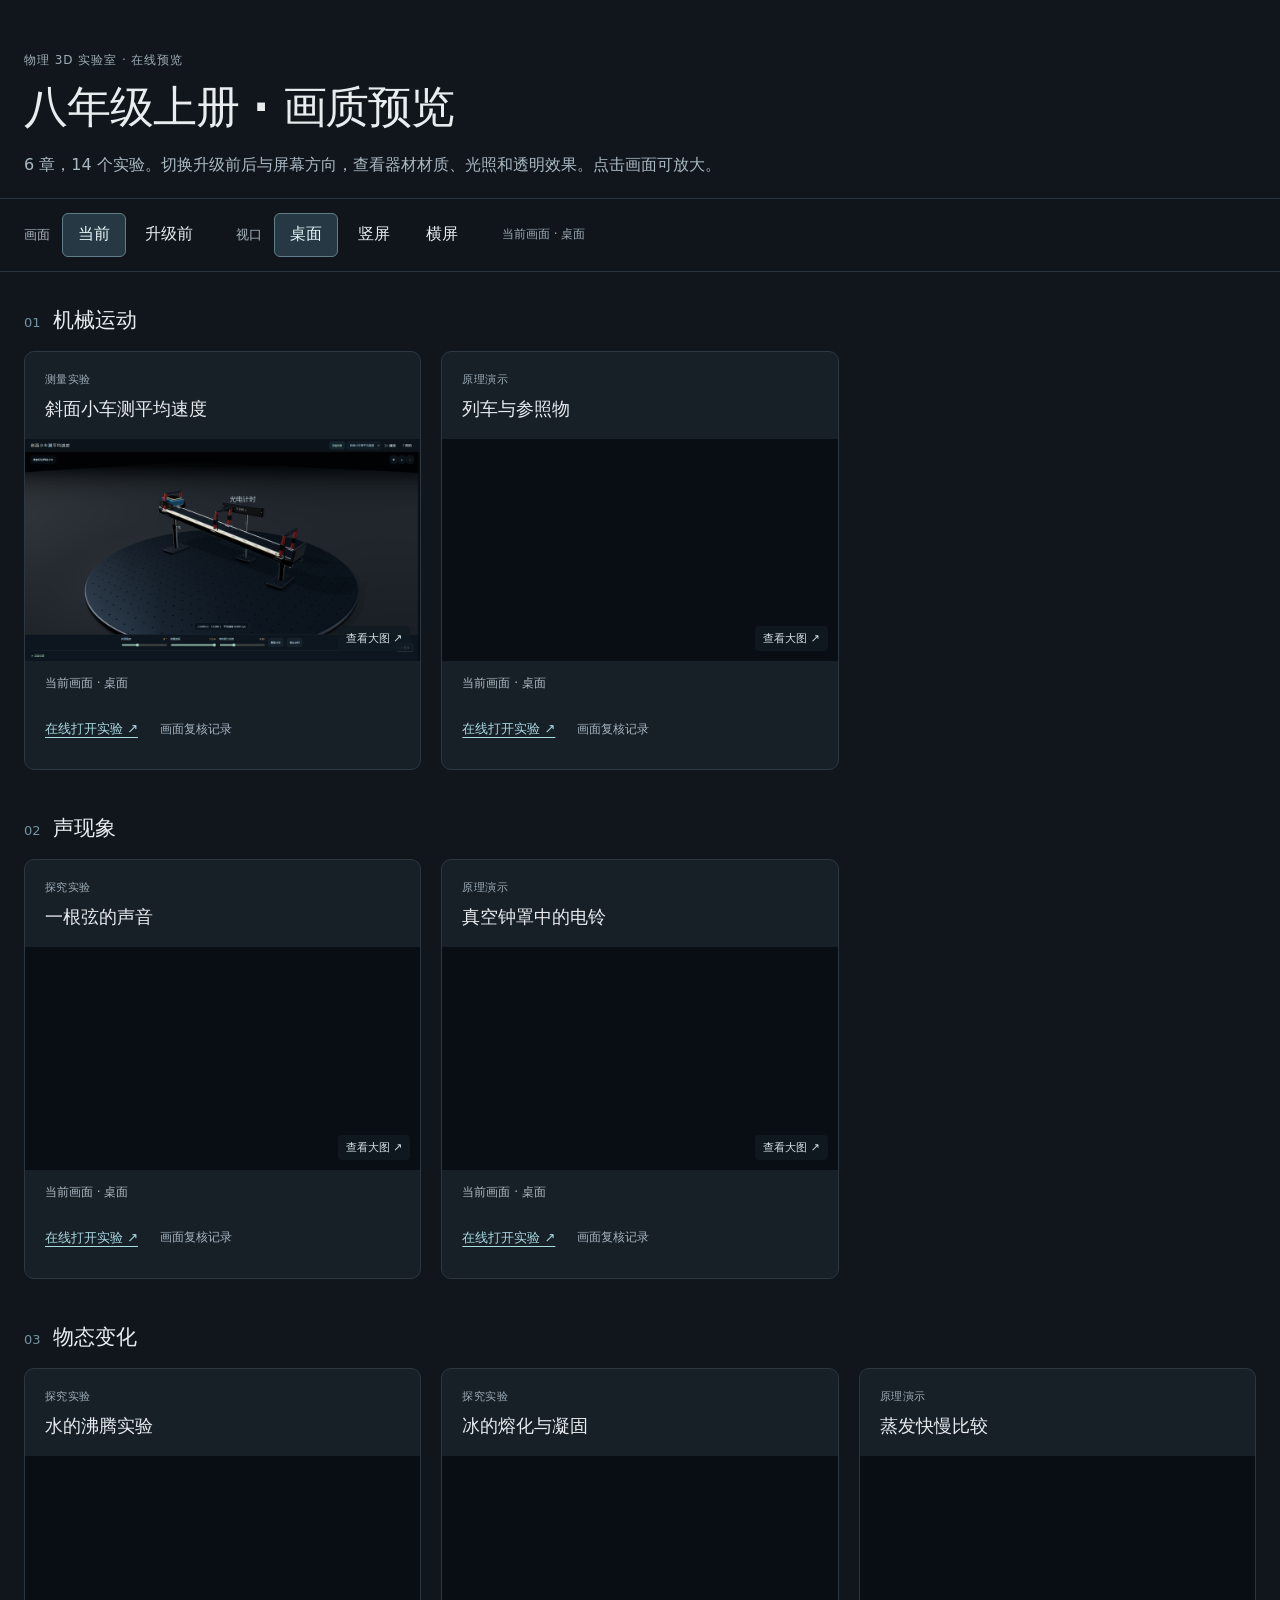
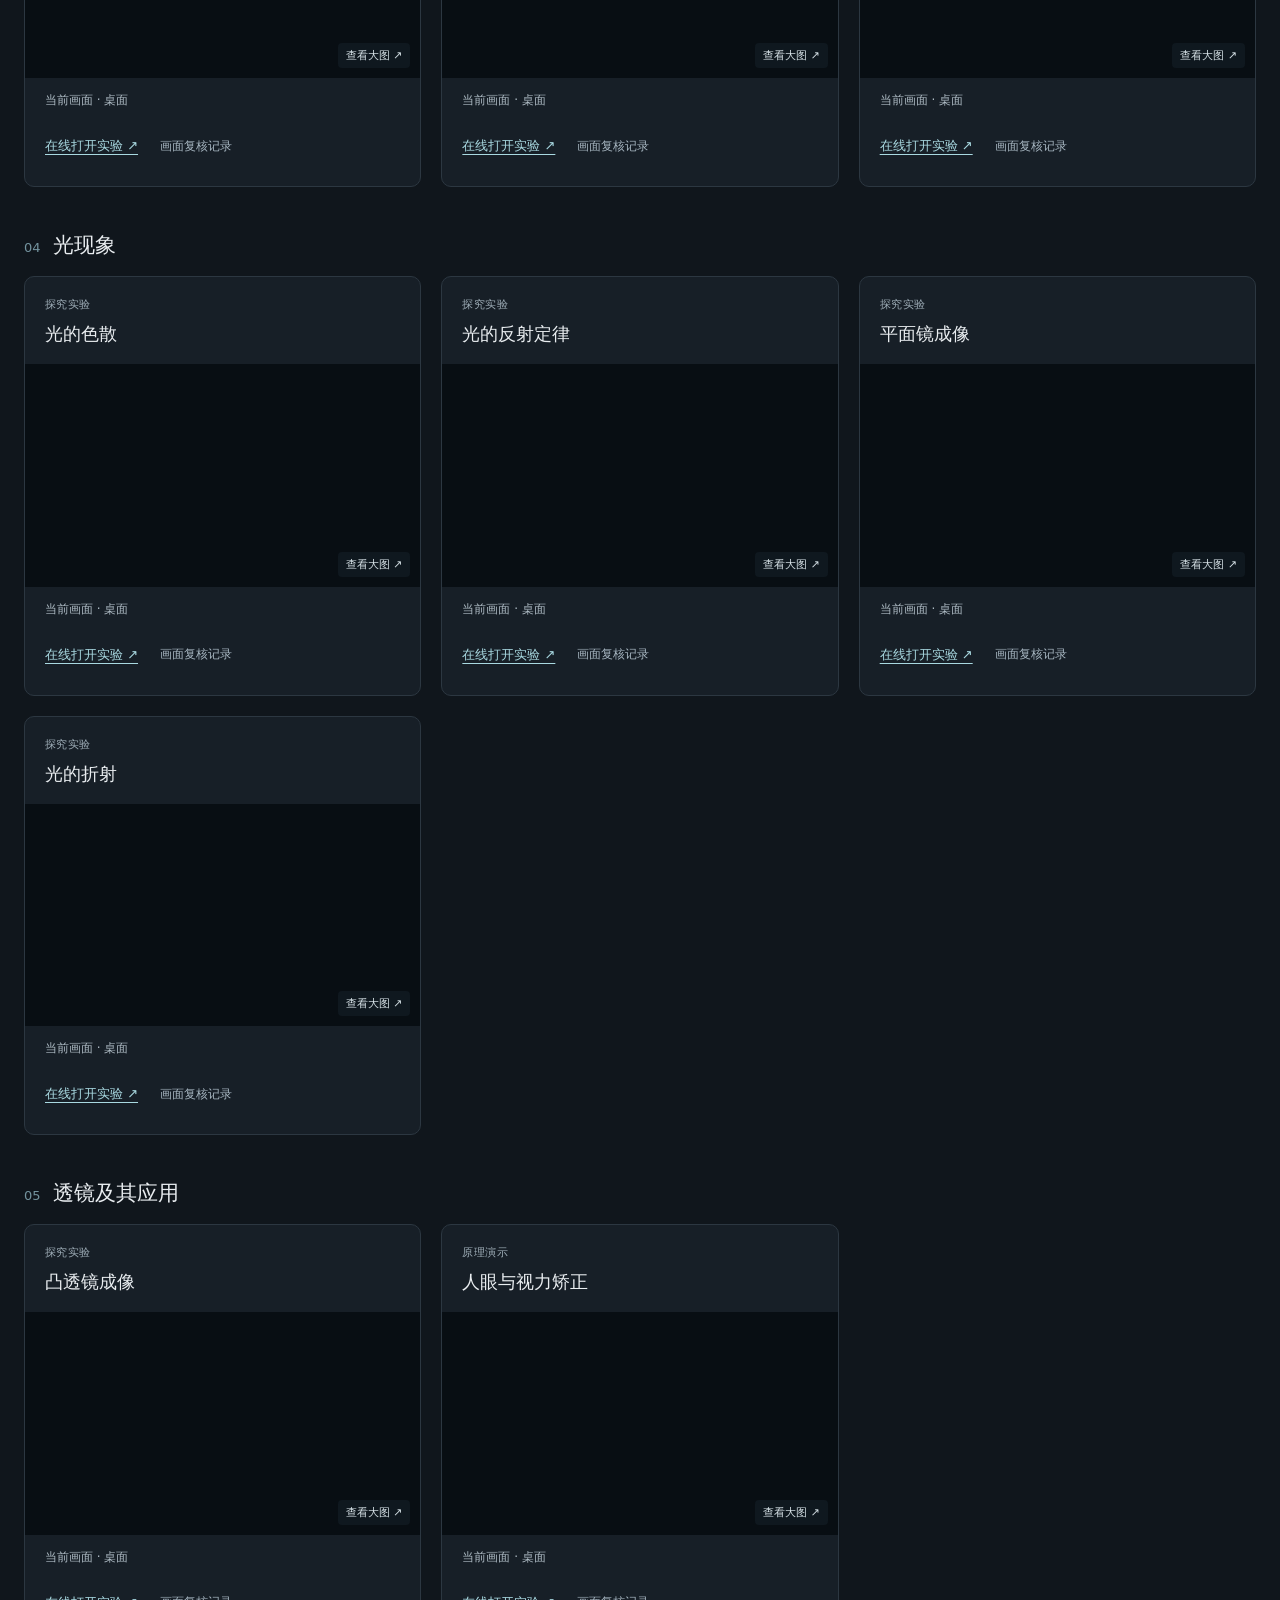
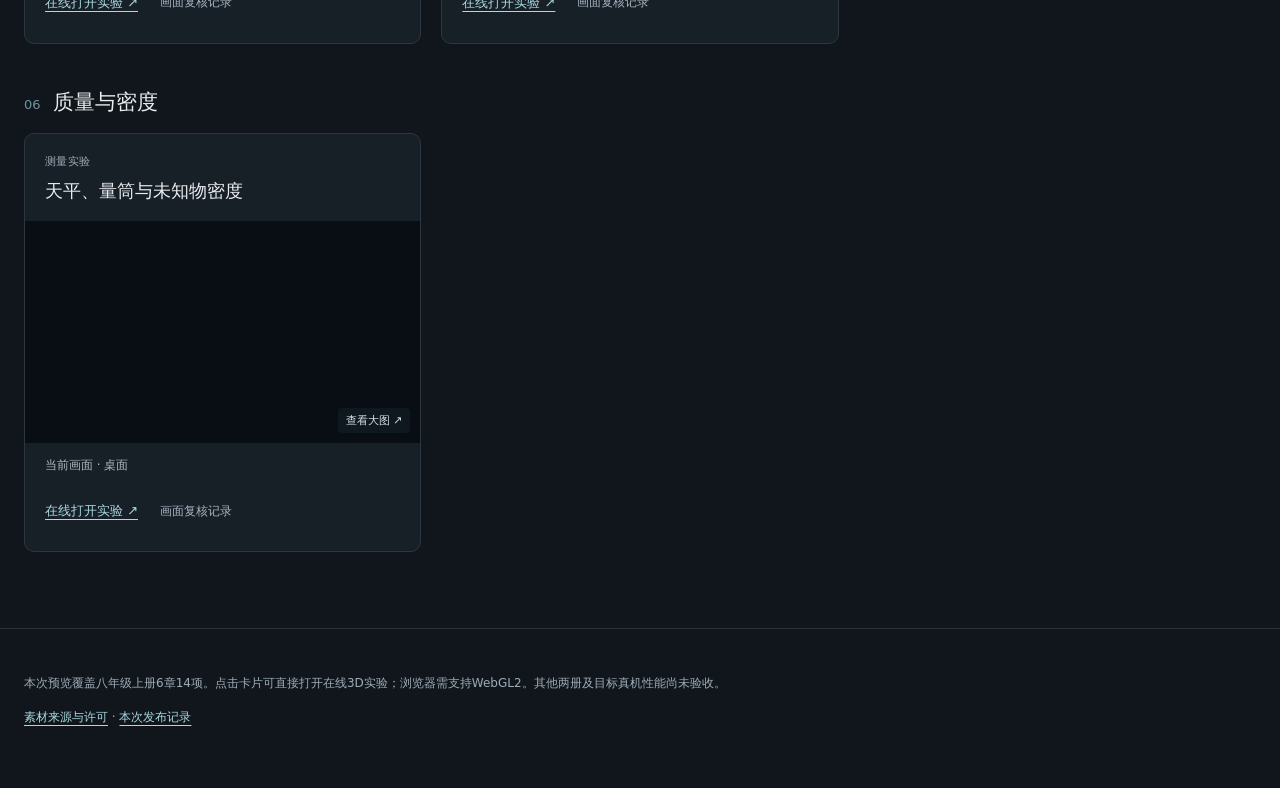
==== preview/index.html @ a3827cdd "Publish reviewed grade 8 upper physics laboratory preview" ====
<!doctype html><html lang="zh-CN"><meta charset="utf-8"><meta name="viewport" content="width=device-width,initial-scale=1"><meta http-equiv="refresh" content="0;url=../docs/visual-upgrade/grade8-upper.html"><title>物理3D实验室·八上预览</title><a href="../docs/visual-upgrade/grade8-upper.html">打开八年级上册在线预览</a></html>
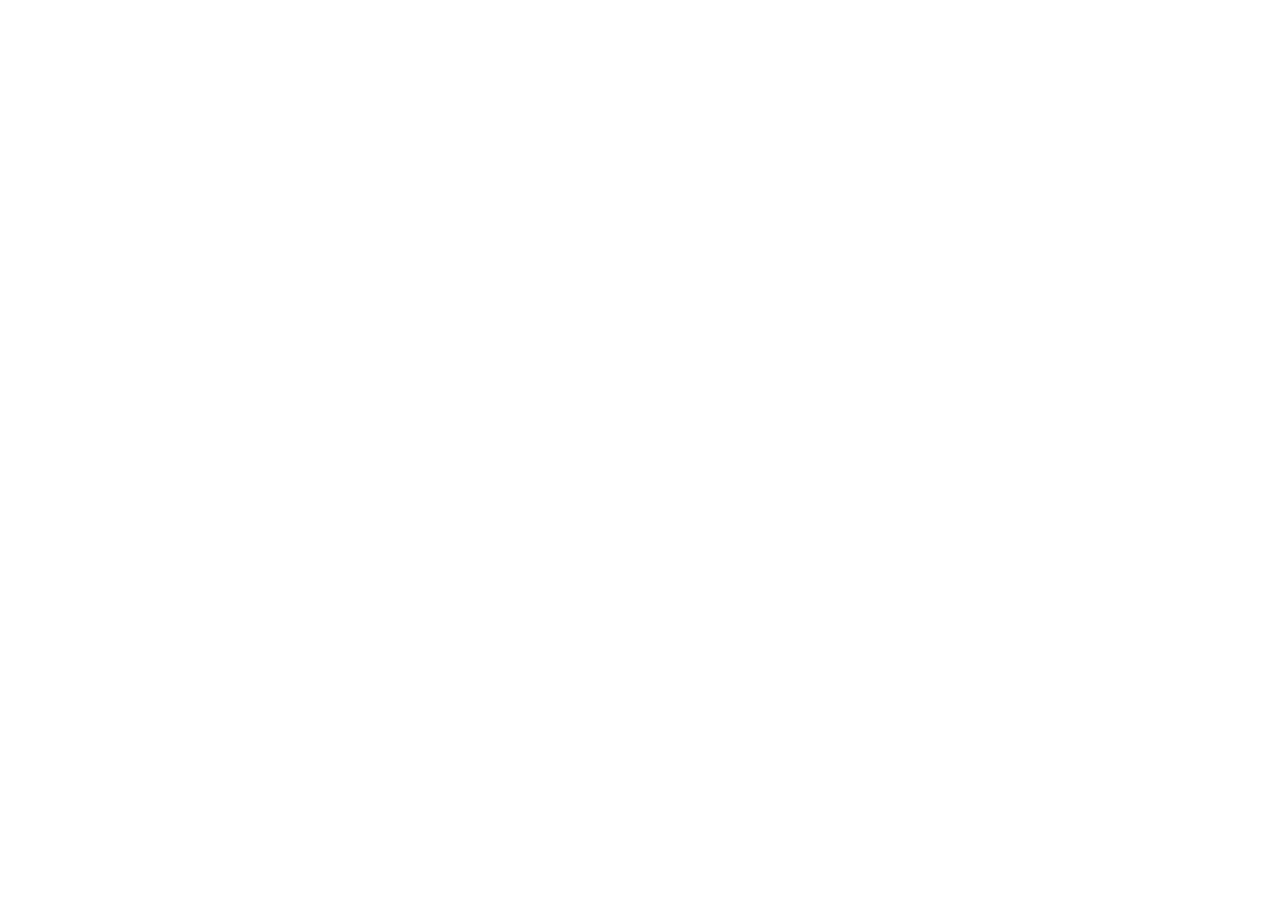
==== commit c9b83422: "Redirect the old preview to the public physics laboratory" ====
--- a/preview/index.html
+++ b/preview/index.html
@@ -1 +1 @@
-<!doctype html><html lang="zh-CN"><meta charset="utf-8"><meta name="viewport" content="width=device-width,initial-scale=1"><meta http-equiv="refresh" content="0;url=../docs/visual-upgrade/grade8-upper.html"><title>物理3D实验室·八上预览</title><a href="../docs/visual-upgrade/grade8-upper.html">打开八年级上册在线预览</a></html>
+<!doctype html><html lang="zh-CN"><head><meta charset="utf-8"><meta name="robots" content="noindex"><meta name="viewport" content="width=device-width,initial-scale=1"><title>物理3D实验室</title><noscript><meta http-equiv="refresh" content="0;url=https://shiyan.kanglimin.com/"></noscript></head><body><p>实验室已迁移到正式网站：<a href="https://shiyan.kanglimin.com/">打开物理3D实验室</a></p><script>const destination=new URL("https://shiyan.kanglimin.com/");destination.search=location.search;destination.hash=location.hash;location.replace(destination.href);</script></body></html>
